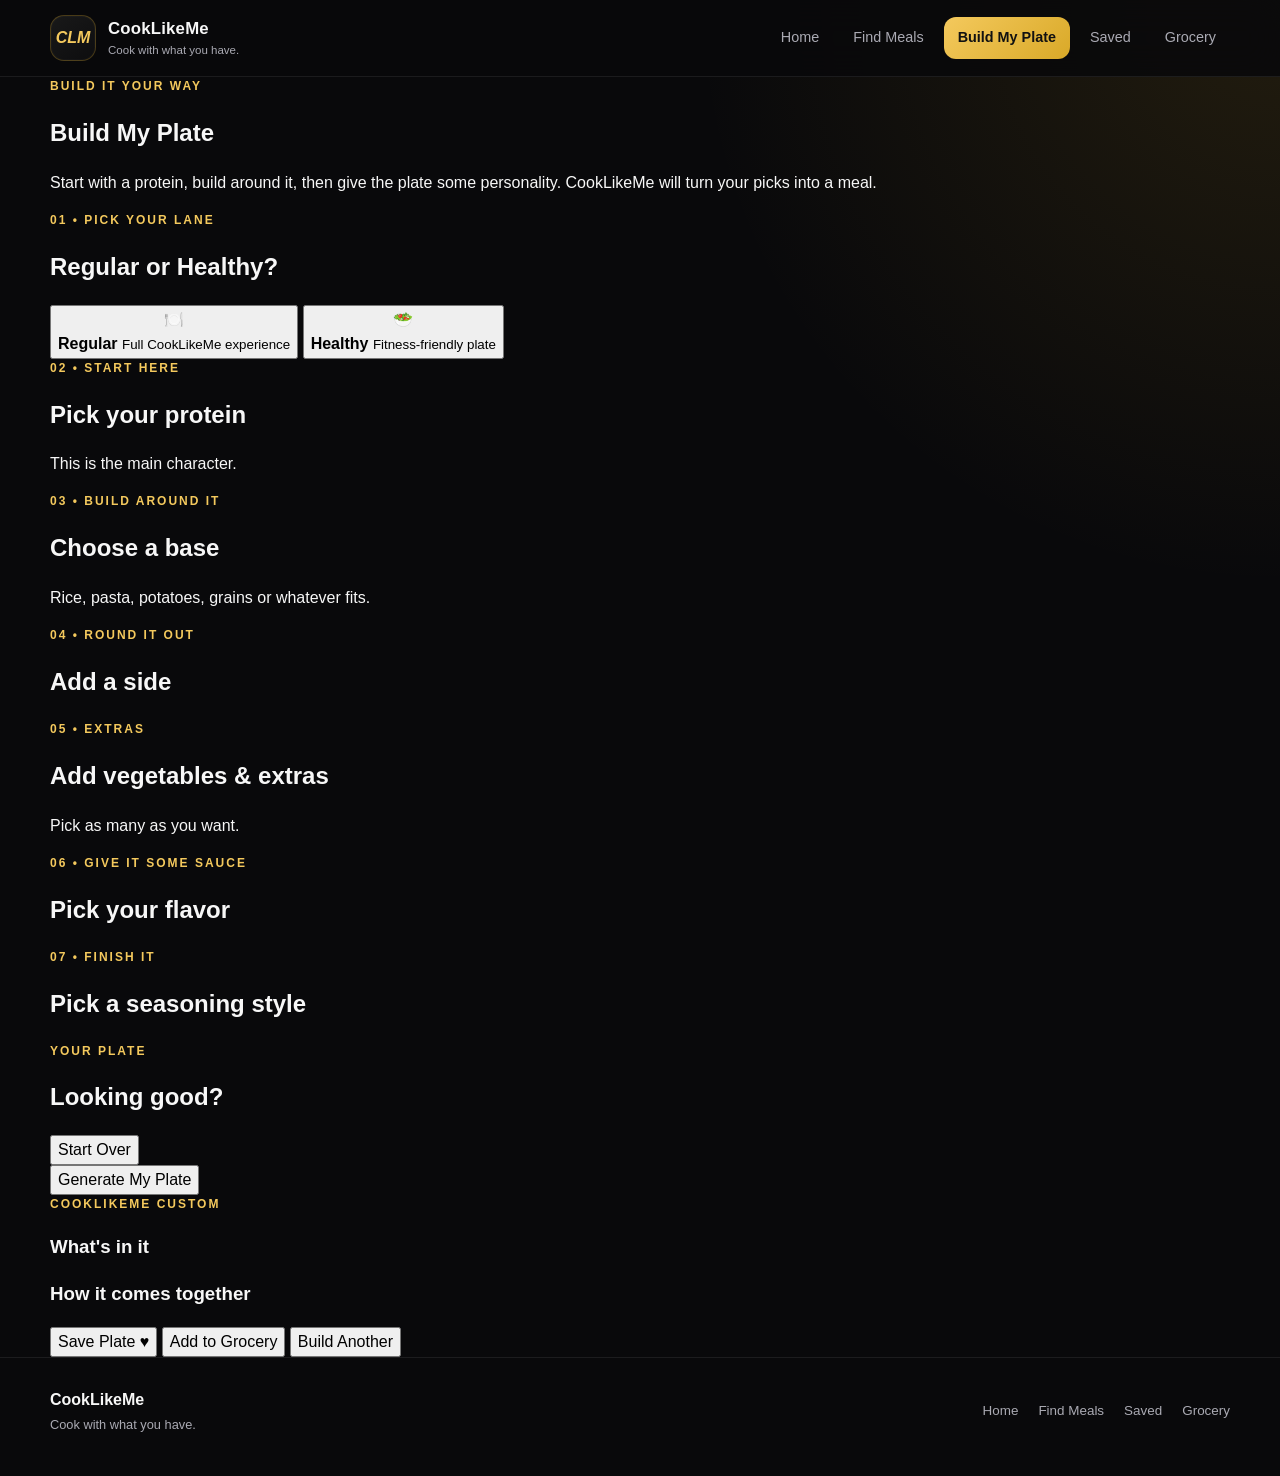
==== builder.html @ 772b9c5a "Create builder.html" ====
<!DOCTYPE html>
<html lang="en">
<head>
  <meta charset="UTF-8" />
  <meta name="viewport" content="width=device-width, initial-scale=1.0" />

  <title>Build My Plate | CookLikeMe</title>

  <meta
    name="description"
    content="Build your own custom plate with CookLikeMe."
  />

  <meta name="theme-color" content="#0b0b0d" />

  <link rel="manifest" href="manifest.json" />
  <link rel="icon" type="image/png" href="icon-192.png" />

  <link rel="stylesheet" href="style.css" />
  <link rel="stylesheet" href="builder.css" />
</head>

<body>

  <!-- TOP NAV -->
  <header class="topbar">
    <div class="nav-shell">

      <a class="brand" href="index.html">

        <div class="brand-mark">
          CLM
        </div>

        <div class="brand-text">
          <strong>CookLikeMe</strong>
          <span>Cook with what you have.</span>
        </div>

      </a>


      <nav class="desktop-nav">

        <a class="nav-link" href="index.html">
          Home
        </a>

        <a class="nav-link" href="meals.html">
          Find Meals
        </a>

        <a class="nav-link active" href="builder.html">
          Build My Plate
        </a>

        <a class="nav-link" href="saved.html">
          Saved
        </a>

        <a class="nav-link" href="grocery.html">
          Grocery
        </a>

      </nav>

    </div>
  </header>


  <main>

    <!-- HERO -->
    <section class="builder-hero">

      <div class="page-shell">

        <p class="eyebrow">
          BUILD IT YOUR WAY
        </p>

        <h1>
          Build My Plate
        </h1>

        <p class="builder-intro">
          Start with a protein, build around it, then give the plate
          some personality. CookLikeMe will turn your picks into a meal.
        </p>

      </div>

    </section>


    <!-- BUILDER -->
    <section class="builder-section">

      <div class="page-shell">

        <!-- MODE -->
        <section class="builder-block">

          <div class="builder-heading">

            <div>
              <p class="section-kicker">
                01 • PICK YOUR LANE
              </p>

              <h2>
                Regular or Healthy?
              </h2>
            </div>

          </div>


          <div
            id="builderModeTabs"
            class="builder-mode-tabs"
          >

            <button
              class="builder-mode-btn active"
              data-mode="regular"
            >
              <span>🍽️</span>

              <div>
                <strong>Regular</strong>
                <small>Full CookLikeMe experience</small>
              </div>
            </button>


            <button
              class="builder-mode-btn"
              data-mode="healthy"
            >
              <span>🥗</span>

              <div>
                <strong>Healthy</strong>
                <small>Fitness-friendly plate</small>
              </div>
            </button>

          </div>

        </section>


        <!-- PROTEIN -->
        <section class="builder-block">

          <div class="builder-heading">

            <div>
              <p class="section-kicker">
                02 • START HERE
              </p>

              <h2>
                Pick your protein
              </h2>

              <p>
                This is the main character.
              </p>
            </div>

          </div>

          <div
            id="proteinOptions"
            class="builder-options-grid"
          ></div>

        </section>


        <!-- BASE -->
        <section class="builder-block">

          <div class="builder-heading">

            <div>
              <p class="section-kicker">
                03 • BUILD AROUND IT
              </p>

              <h2>
                Choose a base
              </h2>

              <p>
                Rice, pasta, potatoes, grains or whatever fits.
              </p>
            </div>

          </div>

          <div
            id="baseOptions"
            class="builder-options-grid"
          ></div>

        </section>


        <!-- SIDE -->
        <section class="builder-block">

          <div class="builder-heading">

            <div>
              <p class="section-kicker">
                04 • ROUND IT OUT
              </p>

              <h2>
                Add a side
              </h2>
            </div>

          </div>

          <div
            id="sideOptions"
            class="builder-options-grid"
          ></div>

        </section>


        <!-- EXTRAS -->
        <section class="builder-block">

          <div class="builder-heading">

            <div>
              <p class="section-kicker">
                05 • EXTRAS
              </p>

              <h2>
                Add vegetables & extras
              </h2>

              <p>
                Pick as many as you want.
              </p>
            </div>

          </div>

          <div
            id="extraOptions"
            class="builder-options-grid"
          ></div>

        </section>


        <!-- FLAVOR -->
        <section class="builder-block">

          <div class="builder-heading">

            <div>
              <p class="section-kicker">
                06 • GIVE IT SOME SAUCE
              </p>

              <h2>
                Pick your flavor
              </h2>
            </div>

          </div>

          <div
            id="flavorOptions"
            class="builder-options-grid"
          ></div>

        </section>


        <!-- SEASONING -->
        <section class="builder-block">

          <div class="builder-heading">

            <div>
              <p class="section-kicker">
                07 • FINISH IT
              </p>

              <h2>
                Pick a seasoning style
              </h2>
            </div>

          </div>

          <div
            id="seasoningOptions"
            class="builder-options-grid"
          ></div>

        </section>


        <!-- PLATE SUMMARY -->
        <section class="builder-block builder-summary-block">

          <div class="builder-heading">

            <div>
              <p class="section-kicker">
                YOUR PLATE
              </p>

              <h2>
                Looking good?
              </h2>
            </div>


            <button
              id="resetBuilderBtn"
              class="builder-reset-btn"
            >
              Start Over
            </button>

          </div>


          <div
            id="platePreview"
            class="plate-preview"
          ></div>


          <button
            id="generatePlateBtn"
            class="generate-plate-btn"
          >
            Generate My Plate
          </button>

        </section>


        <!-- GENERATED RESULT -->
        <section
          id="generatedSection"
          class="generated-section hidden"
        >

          <div class="generated-card">

            <p class="section-kicker">
              COOKLIKEME CUSTOM
            </p>

            <h2 id="generatedTitle"></h2>

            <p
              id="generatedDescription"
              class="generated-description"
            ></p>


            <div
              id="generatedMeta"
              class="generated-meta"
            ></div>


            <div class="generated-columns">

              <div>

                <h3>
                  What's in it
                </h3>

                <ul
                  id="generatedIngredients"
                  class="generated-list"
                ></ul>

              </div>


              <div>

                <h3>
                  How it comes together
                </h3>

                <ol
                  id="generatedInstructions"
                  class="generated-list"
                ></ol>

              </div>

            </div>


            <div class="generated-actions">

              <button
                id="savePlateBtn"
                class="generated-btn primary"
              >
                Save Plate ♥
              </button>

              <button
                id="addPlateToGroceryBtn"
                class="generated-btn"
              >
                Add to Grocery
              </button>

              <button
                id="buildAnotherBtn"
                class="generated-btn"
              >
                Build Another
              </button>

            </div>

          </div>

        </section>

      </div>

    </section>


    <!-- FOOTER -->
    <footer class="site-footer">

      <div class="page-shell footer-inner">

        <div>
          <strong>CookLikeMe</strong>
          <p>Cook with what you have.</p>
        </div>

        <div class="footer-links">
          <a href="index.html">Home</a>
          <a href="meals.html">Find Meals</a>
          <a href="saved.html">Saved</a>
          <a href="grocery.html">Grocery</a>
        </div>

      </div>

    </footer>

  </main>


  <!-- MOBILE NAV -->
  <nav class="mobile-nav">

    <a href="index.html" class="mobile-nav-link">
      <span>⌂</span>
      <small>Home</small>
    </a>

    <a href="meals.html" class="mobile-nav-link">
      <span>⌕</span>
      <small>Find</small>
    </a>

    <a
      href="builder.html"
      class="mobile-nav-link build-link active"
    >
      <span>＋</span>
      <small>Build</small>
    </a>

    <a href="saved.html" class="mobile-nav-link">
      <span>♥</span>
      <small>Saved</small>
    </a>

    <a href="grocery.html" class="mobile-nav-link">
      <span>▣</span>
      <small>Grocery</small>
    </a>

  </nav>


  <script src="data/ingredients.js"></script>
  <script src="builder.js"></script>

</body>
</html>
---- style.css ----
:root {
  --bg: #09090b;
  --bg-soft: #0f0f12;
  --panel: #141418;
  --panel-soft: #19191f;

  --text: #f7f7f7;
  --muted: #aaaab3;

  --gold: #d9a928;
  --gold-light: #f4c95d;
  --orange: #ff7b22;

  --border: rgba(255, 255, 255, 0.08);
  --border-gold: rgba(217, 169, 40, 0.28);

  --shadow:
    0 20px 60px rgba(0, 0, 0, 0.35);

  --radius: 24px;

  --max-width: 1180px;
}


/* RESET */

* {
  box-sizing: border-box;
}

html {
  scroll-behavior: smooth;
}

body {
  margin: 0;
  background:
    radial-gradient(
      circle at top right,
      rgba(217, 169, 40, 0.12),
      transparent 30%
    ),
    var(--bg);

  color: var(--text);

  font-family:
    Inter,
    Arial,
    Helvetica,
    sans-serif;

  line-height: 1.5;

  padding-bottom: 0;
}

a {
  color: inherit;
  text-decoration: none;
}

button,
input,
select {
  font: inherit;
}


/* SHARED WIDTH */

.page-shell,
.nav-shell {
  width: min(
    var(--max-width),
    calc(100% - 36px)
  );

  margin: 0 auto;
}


/* TOP NAV */

.topbar {
  position: sticky;
  top: 0;

  z-index: 100;

  border-bottom:
    1px solid var(--border);

  background:
    rgba(9, 9, 11, 0.86);

  backdrop-filter: blur(18px);
}

.nav-shell {
  min-height: 76px;

  display: flex;
  align-items: center;
  justify-content: space-between;

  gap: 28px;
}


/* BRAND */

.brand {
  display: flex;
  align-items: center;

  gap: 12px;
}

.brand-mark {
  width: 46px;
  height: 46px;

  display: grid;
  place-items: center;

  border-radius: 14px;

  border:
    1px solid var(--border-gold);

  color: var(--gold-light);

  background:
    linear-gradient(
      145deg,
      #191919,
      #0d0d0f
    );

  font-weight: 900;

  font-style: italic;

  box-shadow:
    inset 0 0 0 1px rgba(255,255,255,0.02);
}

.brand-text {
  display: flex;
  flex-direction: column;
}

.brand-text strong {
  font-size: 1.05rem;
  letter-spacing: 0.2px;
}

.brand-text span {
  margin-top: 1px;

  color: var(--muted);

  font-size: 0.72rem;
}


/* DESKTOP NAV */

.desktop-nav {
  display: flex;
  align-items: center;

  gap: 6px;
}

.nav-link {
  padding:
    10px
    14px;

  border-radius:
    12px;

  color:
    var(--muted);

  font-size:
    0.9rem;

  transition:
    0.2s ease;
}

.nav-link:hover {
  color:
    var(--text);

  background:
    rgba(255,255,255,0.05);
}

.nav-link.active {
  color:
    #111;

  background:
    linear-gradient(
      135deg,
      var(--gold-light),
      var(--gold)
    );

  font-weight:
    800;
}


/* HERO */

.hero-section {
  position:
    relative;

  overflow:
    hidden;

  padding:
    86px
    0
    74px;
}

.hero-glow {
  position:
    absolute;

  border-radius:
    50%;

  filter:
    blur(80px);

  pointer-events:
    none;
}

.hero-glow-one {
  width:
    380px;

  height:
    380px;

  right:
    2%;

  top:
    5%;

  background:
    rgba(217, 169, 40, 0.15);
}

.hero-glow-two {
  width:
    280px;

  height:
    280px;

  left:
    -80px;

  bottom:
    -80px;

  background:
    rgba(255, 123, 34, 0.08);
}

.hero-layout {
  position:
    relative;

  z-index:
    2;

  display:
    grid;

  grid-template-columns:
    1.15fr
    0.85fr;

  gap:
    70px;

  align-items:
    center;
}


/* TYPOGRAPHY */

.eyebrow,
.section-kicker {
  margin:
    0
    0
    14px;

  color:
    var(--gold-light);

  font-size:
    0.75rem;

  font-weight:
    800;

  letter-spacing:
    2px;
}

.hero-copy h1 {
  max-width:
    720px;

  margin:
    0;

  font-size:
    clamp(
      3rem,
      6.8vw,
      6rem
    );

  line-height:
    0.94;

  letter-spacing:
    -4px;
}

.hero-copy h1 span {
  display:
    block;

  margin-top:
    12px;

  color:
    var(--gold-light);
}

.hero-description {
  max-width:
    620px;

  margin:
    26px
    0
    0;

  color:
    var(--muted);

  font-size:
    1.08rem;

  line-height:
    1.7;
}


/* BUTTONS */

.hero-actions,
.cta-actions {
  display:
    flex;

  flex-wrap:
    wrap;

  gap:
    12px;

  margin-top:
    30px;
}

.btn {
  display:
    inline-flex;

  align-items:
    center;

  justify-content:
    center;

  min-height:
    50px;

  padding:
    0
    20px;

  border-radius:
    14px;

  border:
    1px solid transparent;

  font-weight:
    800;

  transition:
    0.2s ease;
}

.btn:hover {
  transform:
    translateY(-2px);
}

.btn-primary {
  color:
    #111;

  background:
    linear-gradient(
      135deg,
      var(--gold-light),
      var(--orange)
    );
}

.btn-secondary {
  color:
    var(--text);

  background:
    rgba(255,255,255,0.04);

  border-color:
    var(--border);
}

.hero-note {
  margin-top:
    22px;

  display:
    flex;

  align-items:
    center;

  gap:
    8px;

  color:
    var(--muted);

  font-size:
    0.86rem;
}

.hero-dot {
  width:
    8px;

  height:
    8px;

  border-radius:
    50%;

  background:
    var(--gold-light);

  box-shadow:
    0 0 16px rgba(244, 201, 93, 0.6);
}


/* HERO BRAND CARD */

.hero-card {
  position:
    relative;

  min-height:
    390px;

  display:
    flex;

  flex-direction:
    column;

  justify-content:
    center;

  align-items:
    center;

  text-align:
    center;

  padding:
    34px;

  border:
    1px solid
    var(--border-gold);

  border-radius:
    32px;

  background:
    radial-gradient(
      circle at top right,
      rgba(217,169,40,0.13),
      transparent 42%
    ),
    linear-gradient(
      145deg,
      #151518,
      #0e0e10
    );

  box-shadow:
    var(--shadow);
}

.hero-card-label {
  position:
    absolute;

  top:
    22px;

  left:
    24px;

  color:
    var(--gold-light);

  font-size:
    0.7rem;

  font-weight:
    800;

  letter-spacing:
    2px;
}

.hero-logo-placeholder {
  display:
    flex;

  align-items:
    baseline;

  flex-wrap:
    wrap;

  justify-content:
    center;

  font-family:
    Georgia,
    serif;

  font-style:
    italic;

  font-size:
    clamp(
      2.4rem,
      5vw,
      4.4rem
    );

  letter-spacing:
    -3px;
}

.hero-logo-placeholder span {
  color:
    white;
}

.hero-logo-placeholder strong {
  color:
    var(--gold-light);

  font-weight:
    600;
}

.hero-card > p {
  margin:
    12px
    0
    0;

  color:
    var(--muted);
}

.hero-mini-tags {
  display:
    flex;

  justify-content:
    center;

  flex-wrap:
    wrap;

  gap:
    8px;

  margin-top:
    28px;
}

.hero-mini-tags span {
  padding:
    8px
    11px;

  border:
    1px solid
    var(--border);

  border-radius:
    999px;

  color:
    #d8d8df;

  background:
    rgba(255,255,255,0.03);

  font-size:
    0.72rem;
}


/* CONTENT */

.content-section {
  padding:
    72px
    0;
}

.section-heading {
  max-width:
    700px;

  margin-bottom:
    32px;
}

.section-heading.compact {
  margin-bottom:
    26px;
}

.section-heading h2 {
  margin:
    0;

  font-size:
    clamp(
      2rem,
      4vw,
      3.25rem
    );

  letter-spacing:
    -1.8px;
}

.section-heading > p:last-child {
  color:
    var(--muted);

  margin:
    14px
    0
    0;

  line-height:
    1.7;
}


/* LANES */

.lane-grid {
  display:
    grid;

  grid-template-columns:
    repeat(
      2,
      minmax(0,1fr)
    );

  gap:
    18px;
}

.lane-card {
  min-height:
    250px;

  display:
    flex;

  flex-direction:
    column;

  justify-content:
    space-between;

  gap:
    20px;

  padding:
    24px;

  border-radius:
    var(--radius);

  border:
    1px solid
    var(--border);

  background:
    linear-gradient(
      145deg,
      #151519,
      #101013
    );

  box-shadow:
    0 10px 30px rgba(0,0,0,0.22);

  transition:
    0.25s ease;
}

.lane-card:hover {
  transform:
    translateY(-4px);

  border-color:
    var(--border-gold);

  box-shadow:
    0 18px 45px rgba(0,0,0,0.32);
}

.lane-food {
  background:
    radial-gradient(
      circle at top right,
      rgba(255,123,34,0.11),
      transparent 45%
    ),
    linear-gradient(
      145deg,
      #171719,
      #101013
    );
}

.lane-healthy {
  background:
    radial-gradient(
      circle at top right,
      rgba(113,205,135,0.11),
      transparent 45%
    ),
    linear-gradient(
      145deg,
      #171719,
      #101013
    );
}

.lane-builder {
  border-color:
    var(--border-gold);
}

.lane-icon {
  width:
    54px;

  height:
    54px;

  display:
    grid;

  place-items:
    center;

  border-radius:
    16px;

  background:
    rgba(255,255,255,0.05);

  border:
    1px solid
    var(--border);

  font-size:
    1.6rem;
}

.lane-label {
  display:
    block;

  margin-bottom:
    8px;

  color:
    var(--gold-light);

  font-size:
    0.68rem;

  font-weight:
    800;

  letter-spacing:
    1.6px;
}

.lane-content h3 {
  margin:
    0;

  font-size:
    1.65rem;
}

.lane-content p {
  max-width:
    500px;

  margin:
    10px
    0
    18px;

  color:
    var(--muted);

  line-height:
    1.65;
}

.lane-link {
  color:
    var(--gold-light);

  font-weight:
    800;

  font-size:
    0.9rem;
}


/* WHY */

.why-section {
  padding:
    72px
    0;

  border-top:
    1px solid
    var(--border);
}

.feature-grid {
  display:
    grid;

  grid-template-columns:
    repeat(
      3,
      minmax(0,1fr)
    );

  gap:
    18px;
}

.feature-card {
  min-height:
    210px;

  padding:
    24px;

  border:
    1px solid
    var(--border);

  border-radius:
    var(--radius);

  background:
    var(--panel);
}

.feature-number {
  color:
    var(--gold-light);

  font-size:
    0.78rem;

  font-weight:
    900;

  letter-spacing:
    1.4px;
}

.feature-card h3 {
  margin:
    22px
    0
    8px;

  font-size:
    1.2rem;
}

.feature-card p {
  margin:
    0;

  color:
    var(--muted);

  line-height:
    1.65;
}


/* CTA */

.cta-section {
  padding:
    40px
    0
    76px;
}

.cta-card {
  display:
    flex;

  justify-content:
    space-between;

  align-items:
    center;

  gap:
    32px;

  padding:
    36px;

  border-radius:
    30px;

  border:
    1px solid
    var(--border-gold);

  background:
    radial-gradient(
      circle at right,
      rgba(217,169,40,0.13),
      transparent 38%
    ),
    var(--panel);
}

.cta-card h2 {
  margin:
    0;

  font-size:
    clamp(
      1.8rem,
      4vw,
      3rem
    );

  letter-spacing:
    -1.5px;
}

.cta-card p {
  margin:
    10px
    0
    0;

  color:
    var(--muted);
}

.cta-actions {
  flex-shrink:
    0;

  margin-top:
    0;
}


/* FOOTER */

.site-footer {
  border-top:
    1px solid
    var(--border);

  padding:
    30px
    0
    42px;
}

.footer-inner {
  display:
    flex;

  justify-content:
    space-between;

  gap:
    30px;

  align-items:
    center;
}

.footer-inner strong {
  font-size:
    1rem;
}

.footer-inner p {
  margin:
    3px
    0
    0;

  color:
    var(--muted);

  font-size:
    0.8rem;
}

.footer-links {
  display:
    flex;

  flex-wrap:
    wrap;

  gap:
    20px;
}

.footer-links a {
  color:
    var(--muted);

  font-size:
    0.84rem;
}

.footer-links a:hover {
  color:
    var(--gold-light);
}


/* MOBILE NAV */

.mobile-nav {
  display:
    none;
}


/* TABLET */

@media (max-width: 900px) {

  .desktop-nav {
    display:
      none;
  }

  body {
    padding-bottom:
      88px;
  }

  .hero-section {
    padding:
      56px
      0
      52px;
  }

  .hero-layout {
    grid-template-columns:
      1fr;

    gap:
      38px;
  }

  .hero-copy h1 {
    letter-spacing:
      -2.8px;
  }

  .hero-card {
    min-height:
      320px;
  }

  .feature-grid {
    grid-template-columns:
      1fr;
  }

  .cta-card {
    align-items:
      flex-start;

    flex-direction:
      column;
  }

  .mobile-nav {
    position:
      fixed;

    z-index:
      200;

    left:
      12px;

    right:
      12px;

    bottom:
      12px;

    height:
      68px;

    display:
      grid;

    grid-template-columns:
      repeat(5,1fr);

    border:
      1px solid
      var(--border);

    border-radius:
      22px;

    background:
      rgba(18,18,22,0.94);

    backdrop-filter:
      blur(18px);

    box-shadow:
      0 14px 40px rgba(0,0,0,0.45);

    overflow:
      hidden;
  }

  .mobile-nav-link {
    display:
      flex;

    flex-direction:
      column;

    justify-content:
      center;

    align-items:
      center;

    gap:
      4px;

    color:
      var(--muted);
  }

  .mobile-nav-link span {
    font-size:
      1.2rem;

    line-height:
      1;
  }

  .mobile-nav-link small {
    font-size:
      0.68rem;
  }

  .mobile-nav-link.active {
    color:
      var(--gold-light);
  }

  .mobile-nav-link.build-link span {
    width:
      34px;

    height:
      34px;

    display:
      grid;

    place-items:
      center;

    border-radius:
      11px;

    color:
      #111;

    background:
      linear-gradient(
        135deg,
        var(--gold-light),
        var(--orange)
      );

    font-weight:
      900;
  }

}


/* PHONE */

@media (max-width: 650px) {

  .page-shell,
  .nav-shell {
    width:
      min(
        100% - 26px,
        var(--max-width)
      );
  }

  .nav-shell {
    min-height:
      68px;
  }

  .brand-mark {
    width:
      40px;

    height:
      40px;
  }

  .brand-text span {
    display:
      none;
  }

  .hero-section {
    padding-top:
      46px;
  }

  .hero-copy h1 {
    font-size:
      clamp(
        2.8rem,
        15vw,
        4.4rem
      );

    line-height:
      0.96;

    letter-spacing:
      -2.5px;
  }

  .hero-description {
    font-size:
      0.98rem;
  }

  .hero-actions {
    display:
      grid;

    grid-template-columns:
      1fr;
  }

  .btn {
    width:
      100%;
  }

  .hero-card {
    min-height:
      270px;

    padding:
      28px
      18px;
  }

  .hero-logo-placeholder {
    font-size:
      2.8rem;

    letter-spacing:
      -2px;
  }

  .lane-grid {
    grid-template-columns:
      1fr;
  }

  .lane-card {
    min-height:
      220px;
  }

  .content-section,
  .why-section {
    padding:
      56px
      0;
  }

  .cta-section {
    padding-bottom:
      54px;
  }

  .cta-card {
    padding:
      26px
      22px;
  }

  .footer-inner {
    align-items:
      flex-start;

    flex-direction:
      column;
  }

}
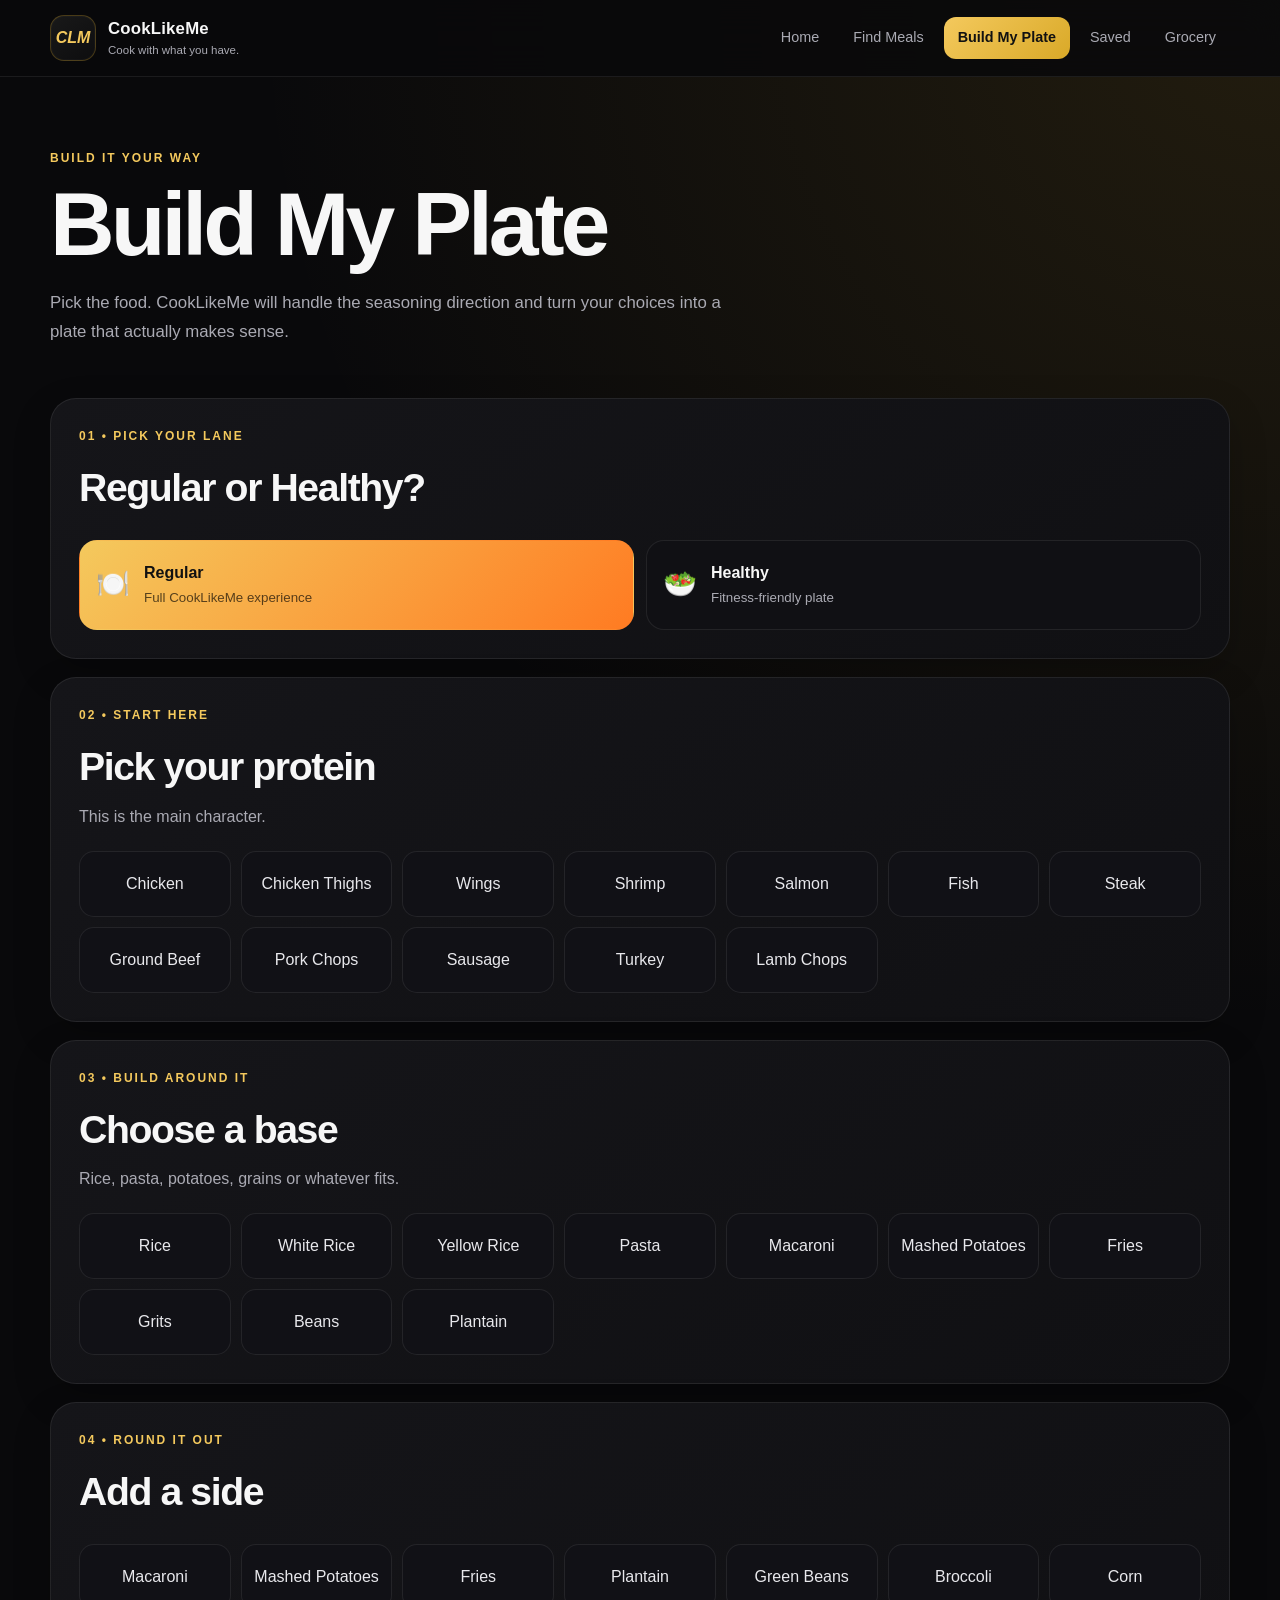
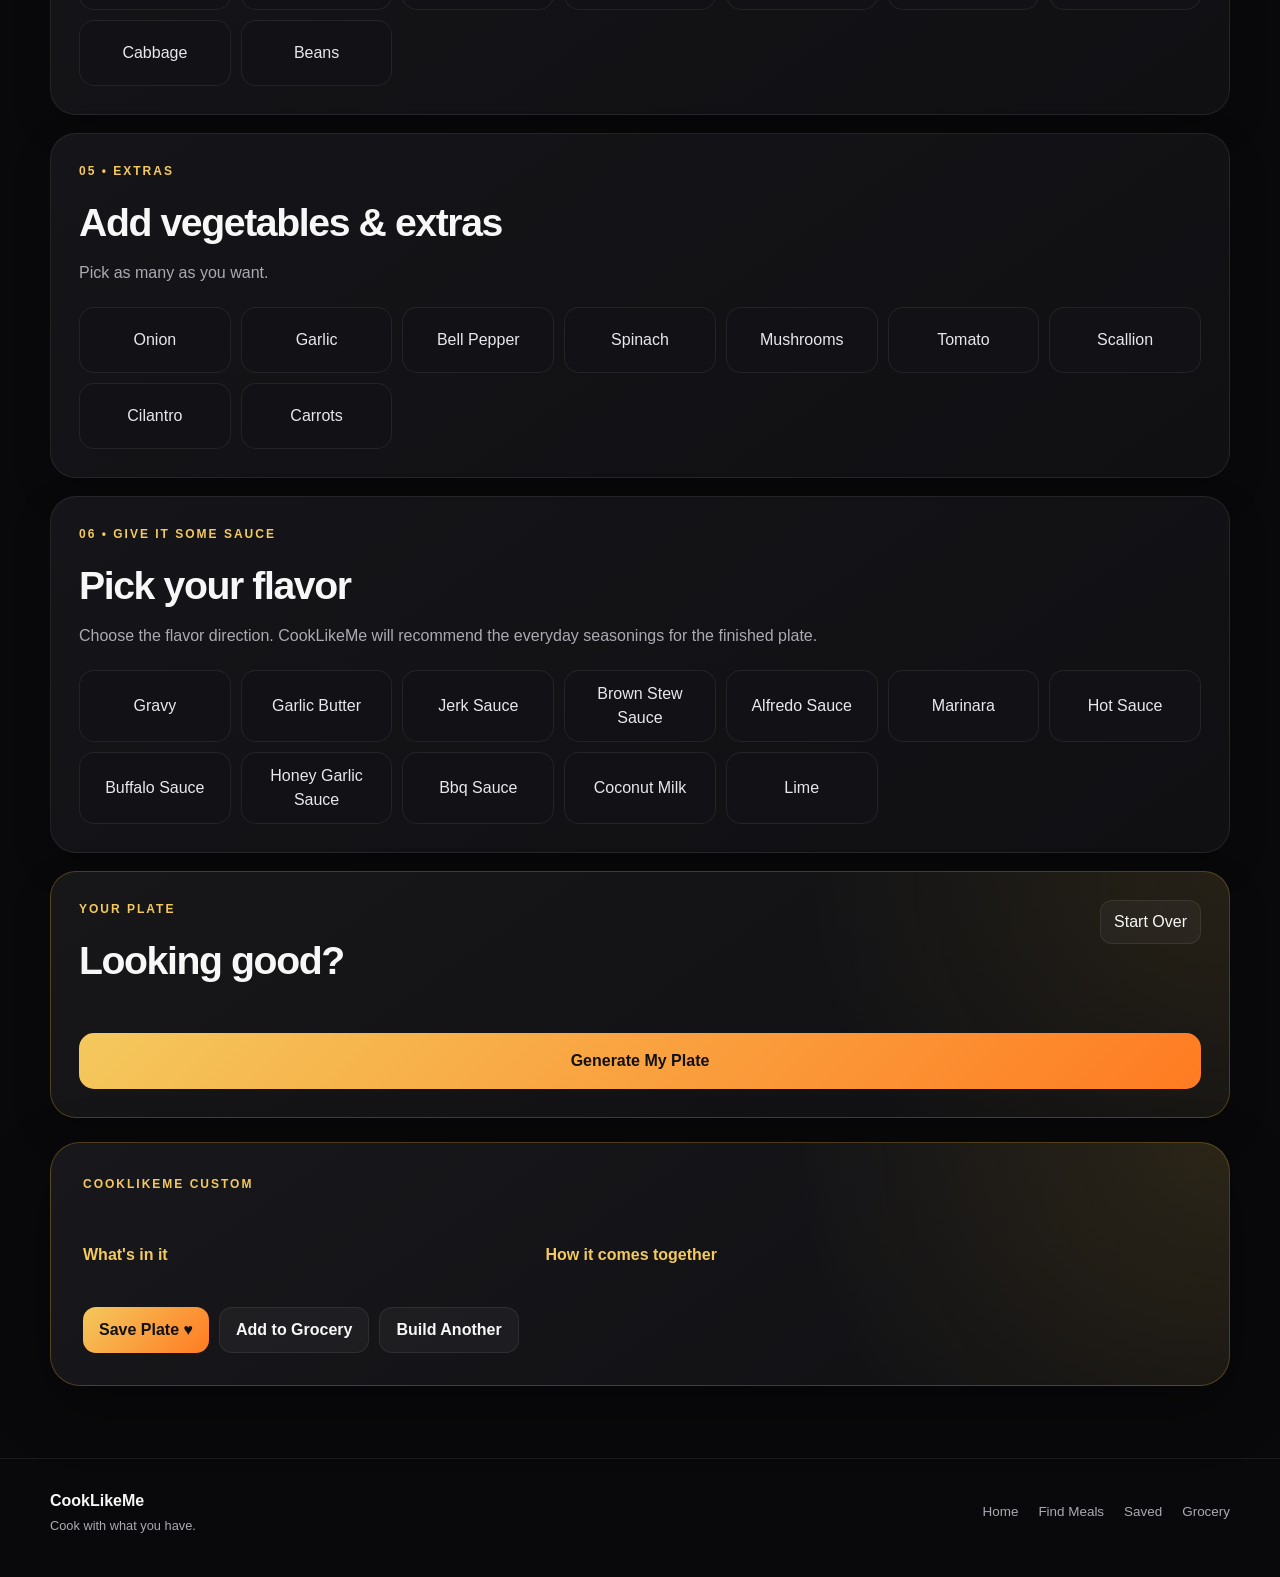
==== commit 452813c7: "Simplify Build My Plate seasoning flow" ====
--- a/builder.html
+++ b/builder.html
@@ -3,510 +3,195 @@
 <head>
   <meta charset="UTF-8" />
   <meta name="viewport" content="width=device-width, initial-scale=1.0" />
-
   <title>Build My Plate | CookLikeMe</title>
-
-  <meta
-    name="description"
-    content="Build your own custom plate with CookLikeMe."
-  />
-
+  <meta name="description" content="Build your own custom plate with CookLikeMe." />
   <meta name="theme-color" content="#0b0b0d" />
-
   <link rel="manifest" href="manifest.json" />
   <link rel="icon" type="image/png" href="icon-192.png" />
-
   <link rel="stylesheet" href="style.css" />
   <link rel="stylesheet" href="builder.css" />
 </head>
-
 <body>
-
-  <!-- TOP NAV -->
   <header class="topbar">
     <div class="nav-shell">
-
       <a class="brand" href="index.html">
-
-        <div class="brand-mark">
-          CLM
-        </div>
-
+        <div class="brand-mark">CLM</div>
         <div class="brand-text">
           <strong>CookLikeMe</strong>
           <span>Cook with what you have.</span>
         </div>
-
       </a>
 
-
       <nav class="desktop-nav">
-
-        <a class="nav-link" href="index.html">
-          Home
-        </a>
-
-        <a class="nav-link" href="meals.html">
-          Find Meals
-        </a>
-
-        <a class="nav-link active" href="builder.html">
-          Build My Plate
-        </a>
-
-        <a class="nav-link" href="saved.html">
-          Saved
-        </a>
-
-        <a class="nav-link" href="grocery.html">
-          Grocery
-        </a>
-
+        <a class="nav-link" href="index.html">Home</a>
+        <a class="nav-link" href="meals.html">Find Meals</a>
+        <a class="nav-link active" href="builder.html">Build My Plate</a>
+        <a class="nav-link" href="saved.html">Saved</a>
+        <a class="nav-link" href="grocery.html">Grocery</a>
       </nav>
-
     </div>
   </header>
 
-
   <main>
-
-    <!-- HERO -->
     <section class="builder-hero">
-
       <div class="page-shell">
-
-        <p class="eyebrow">
-          BUILD IT YOUR WAY
+        <p class="eyebrow">BUILD IT YOUR WAY</p>
+        <h1>Build My Plate</h1>
+        <p class="builder-intro">
+          Pick the food. CookLikeMe will handle the seasoning direction and turn your choices into a plate that actually makes sense.
         </p>
-
-        <h1>
-          Build My Plate
-        </h1>
-
-        <p class="builder-intro">
-          Start with a protein, build around it, then give the plate
-          some personality. CookLikeMe will turn your picks into a meal.
-        </p>
-
       </div>
-
     </section>
 
-
-    <!-- BUILDER -->
     <section class="builder-section">
-
       <div class="page-shell">
-
-        <!-- MODE -->
         <section class="builder-block">
-
           <div class="builder-heading">
-
             <div>
-              <p class="section-kicker">
-                01 • PICK YOUR LANE
-              </p>
-
-              <h2>
-                Regular or Healthy?
-              </h2>
+              <p class="section-kicker">01 • PICK YOUR LANE</p>
+              <h2>Regular or Healthy?</h2>
             </div>
-
           </div>
 
-
-          <div
-            id="builderModeTabs"
-            class="builder-mode-tabs"
-          >
-
-            <button
-              class="builder-mode-btn active"
-              data-mode="regular"
-            >
+          <div id="builderModeTabs" class="builder-mode-tabs">
+            <button class="builder-mode-btn active" data-mode="regular">
               <span>🍽️</span>
-
               <div>
                 <strong>Regular</strong>
                 <small>Full CookLikeMe experience</small>
               </div>
             </button>
 
-
-            <button
-              class="builder-mode-btn"
-              data-mode="healthy"
-            >
+            <button class="builder-mode-btn" data-mode="healthy">
               <span>🥗</span>
-
               <div>
                 <strong>Healthy</strong>
                 <small>Fitness-friendly plate</small>
               </div>
             </button>
+          </div>
+        </section>
 
+        <section class="builder-block">
+          <div class="builder-heading">
+            <div>
+              <p class="section-kicker">02 • START HERE</p>
+              <h2>Pick your protein</h2>
+              <p>This is the main character.</p>
+            </div>
+          </div>
+          <div id="proteinOptions" class="builder-options-grid"></div>
+        </section>
+
+        <section class="builder-block">
+          <div class="builder-heading">
+            <div>
+              <p class="section-kicker">03 • BUILD AROUND IT</p>
+              <h2>Choose a base</h2>
+              <p>Rice, pasta, potatoes, grains or whatever fits.</p>
+            </div>
+          </div>
+          <div id="baseOptions" class="builder-options-grid"></div>
+        </section>
+
+        <section class="builder-block">
+          <div class="builder-heading">
+            <div>
+              <p class="section-kicker">04 • ROUND IT OUT</p>
+              <h2>Add a side</h2>
+            </div>
+          </div>
+          <div id="sideOptions" class="builder-options-grid"></div>
+        </section>
+
+        <section class="builder-block">
+          <div class="builder-heading">
+            <div>
+              <p class="section-kicker">05 • EXTRAS</p>
+              <h2>Add vegetables & extras</h2>
+              <p>Pick as many as you want.</p>
+            </div>
+          </div>
+          <div id="extraOptions" class="builder-options-grid"></div>
+        </section>
+
+        <section class="builder-block">
+          <div class="builder-heading">
+            <div>
+              <p class="section-kicker">06 • GIVE IT SOME SAUCE</p>
+              <h2>Pick your flavor</h2>
+              <p>Choose the flavor direction. CookLikeMe will recommend the everyday seasonings for the finished plate.</p>
+            </div>
+          </div>
+          <div id="flavorOptions" class="builder-options-grid"></div>
+        </section>
+
+        <section class="builder-block builder-summary-block">
+          <div class="builder-heading">
+            <div>
+              <p class="section-kicker">YOUR PLATE</p>
+              <h2>Looking good?</h2>
+            </div>
+            <button id="resetBuilderBtn" class="builder-reset-btn">Start Over</button>
           </div>
 
+          <div id="platePreview" class="plate-preview"></div>
+          <button id="generatePlateBtn" class="generate-plate-btn">Generate My Plate</button>
         </section>
 
+        <section id="generatedSection" class="generated-section hidden">
+          <div class="generated-card">
+            <p class="section-kicker">COOKLIKEME CUSTOM</p>
+            <h2 id="generatedTitle"></h2>
+            <p id="generatedDescription" class="generated-description"></p>
+            <div id="generatedMeta" class="generated-meta"></div>
 
-        <!-- PROTEIN -->
-        <section class="builder-block">
-
-          <div class="builder-heading">
-
-            <div>
-              <p class="section-kicker">
-                02 • START HERE
-              </p>
-
-              <h2>
-                Pick your protein
-              </h2>
-
-              <p>
-                This is the main character.
-              </p>
+            <div class="generated-columns">
+              <div>
+                <h3>What's in it</h3>
+                <ul id="generatedIngredients" class="generated-list"></ul>
+              </div>
+              <div>
+                <h3>How it comes together</h3>
+                <ol id="generatedInstructions" class="generated-list"></ol>
+              </div>
             </div>
 
+            <div class="generated-actions">
+              <button id="savePlateBtn" class="generated-btn primary">Save Plate ♥</button>
+              <button id="addPlateToGroceryBtn" class="generated-btn">Add to Grocery</button>
+              <button id="buildAnotherBtn" class="generated-btn">Build Another</button>
+            </div>
           </div>
-
-          <div
-            id="proteinOptions"
-            class="builder-options-grid"
-          ></div>
-
         </section>
-
-
-        <!-- BASE -->
-        <section class="builder-block">
-
-          <div class="builder-heading">
-
-            <div>
-              <p class="section-kicker">
-                03 • BUILD AROUND IT
-              </p>
-
-              <h2>
-                Choose a base
-              </h2>
-
-              <p>
-                Rice, pasta, potatoes, grains or whatever fits.
-              </p>
-            </div>
-
-          </div>
-
-          <div
-            id="baseOptions"
-            class="builder-options-grid"
-          ></div>
-
-        </section>
-
-
-        <!-- SIDE -->
-        <section class="builder-block">
-
-          <div class="builder-heading">
-
-            <div>
-              <p class="section-kicker">
-                04 • ROUND IT OUT
-              </p>
-
-              <h2>
-                Add a side
-              </h2>
-            </div>
-
-          </div>
-
-          <div
-            id="sideOptions"
-            class="builder-options-grid"
-          ></div>
-
-        </section>
-
-
-        <!-- EXTRAS -->
-        <section class="builder-block">
-
-          <div class="builder-heading">
-
-            <div>
-              <p class="section-kicker">
-                05 • EXTRAS
-              </p>
-
-              <h2>
-                Add vegetables & extras
-              </h2>
-
-              <p>
-                Pick as many as you want.
-              </p>
-            </div>
-
-          </div>
-
-          <div
-            id="extraOptions"
-            class="builder-options-grid"
-          ></div>
-
-        </section>
-
-
-        <!-- FLAVOR -->
-        <section class="builder-block">
-
-          <div class="builder-heading">
-
-            <div>
-              <p class="section-kicker">
-                06 • GIVE IT SOME SAUCE
-              </p>
-
-              <h2>
-                Pick your flavor
-              </h2>
-            </div>
-
-          </div>
-
-          <div
-            id="flavorOptions"
-            class="builder-options-grid"
-          ></div>
-
-        </section>
-
-
-        <!-- SEASONING -->
-        <section class="builder-block">
-
-          <div class="builder-heading">
-
-            <div>
-              <p class="section-kicker">
-                07 • FINISH IT
-              </p>
-
-              <h2>
-                Pick a seasoning style
-              </h2>
-            </div>
-
-          </div>
-
-          <div
-            id="seasoningOptions"
-            class="builder-options-grid"
-          ></div>
-
-        </section>
-
-
-        <!-- PLATE SUMMARY -->
-        <section class="builder-block builder-summary-block">
-
-          <div class="builder-heading">
-
-            <div>
-              <p class="section-kicker">
-                YOUR PLATE
-              </p>
-
-              <h2>
-                Looking good?
-              </h2>
-            </div>
-
-
-            <button
-              id="resetBuilderBtn"
-              class="builder-reset-btn"
-            >
-              Start Over
-            </button>
-
-          </div>
-
-
-          <div
-            id="platePreview"
-            class="plate-preview"
-          ></div>
-
-
-          <button
-            id="generatePlateBtn"
-            class="generate-plate-btn"
-          >
-            Generate My Plate
-          </button>
-
-        </section>
-
-
-        <!-- GENERATED RESULT -->
-        <section
-          id="generatedSection"
-          class="generated-section hidden"
-        >
-
-          <div class="generated-card">
-
-            <p class="section-kicker">
-              COOKLIKEME CUSTOM
-            </p>
-
-            <h2 id="generatedTitle"></h2>
-
-            <p
-              id="generatedDescription"
-              class="generated-description"
-            ></p>
-
-
-            <div
-              id="generatedMeta"
-              class="generated-meta"
-            ></div>
-
-
-            <div class="generated-columns">
-
-              <div>
-
-                <h3>
-                  What's in it
-                </h3>
-
-                <ul
-                  id="generatedIngredients"
-                  class="generated-list"
-                ></ul>
-
-              </div>
-
-
-              <div>
-
-                <h3>
-                  How it comes together
-                </h3>
-
-                <ol
-                  id="generatedInstructions"
-                  class="generated-list"
-                ></ol>
-
-              </div>
-
-            </div>
-
-
-            <div class="generated-actions">
-
-              <button
-                id="savePlateBtn"
-                class="generated-btn primary"
-              >
-                Save Plate ♥
-              </button>
-
-              <button
-                id="addPlateToGroceryBtn"
-                class="generated-btn"
-              >
-                Add to Grocery
-              </button>
-
-              <button
-                id="buildAnotherBtn"
-                class="generated-btn"
-              >
-                Build Another
-              </button>
-
-            </div>
-
-          </div>
-
-        </section>
-
       </div>
-
     </section>
 
-
-    <!-- FOOTER -->
     <footer class="site-footer">
-
       <div class="page-shell footer-inner">
-
         <div>
           <strong>CookLikeMe</strong>
           <p>Cook with what you have.</p>
         </div>
-
         <div class="footer-links">
           <a href="index.html">Home</a>
           <a href="meals.html">Find Meals</a>
           <a href="saved.html">Saved</a>
           <a href="grocery.html">Grocery</a>
         </div>
-
       </div>
-
     </footer>
-
   </main>
 
-
-  <!-- MOBILE NAV -->
   <nav class="mobile-nav">
-
-    <a href="index.html" class="mobile-nav-link">
-      <span>⌂</span>
-      <small>Home</small>
-    </a>
-
-    <a href="meals.html" class="mobile-nav-link">
-      <span>⌕</span>
-      <small>Find</small>
-    </a>
-
-    <a
-      href="builder.html"
-      class="mobile-nav-link build-link active"
-    >
-      <span>＋</span>
-      <small>Build</small>
-    </a>
-
-    <a href="saved.html" class="mobile-nav-link">
-      <span>♥</span>
-      <small>Saved</small>
-    </a>
-
-    <a href="grocery.html" class="mobile-nav-link">
-      <span>▣</span>
-      <small>Grocery</small>
-    </a>
-
+    <a href="index.html" class="mobile-nav-link"><span>⌂</span><small>Home</small></a>
+    <a href="meals.html" class="mobile-nav-link"><span>⌕</span><small>Find</small></a>
+    <a href="builder.html" class="mobile-nav-link build-link active"><span>＋</span><small>Build</small></a>
+    <a href="saved.html" class="mobile-nav-link"><span>♥</span><small>Saved</small></a>
+    <a href="grocery.html" class="mobile-nav-link"><span>▣</span><small>Grocery</small></a>
   </nav>
-
 
   <script src="data/ingredients.js"></script>
   <script src="builder.js"></script>
-
 </body>
-</html>
+</html>
--- a/builder.css
+++ b/builder.css
@@ -0,0 +1,537 @@
+.builder-hero {
+  padding: 72px 0 30px;
+}
+
+.builder-hero h1 {
+  margin: 0;
+
+  font-size: clamp(
+    3rem,
+    7vw,
+    5.7rem
+  );
+
+  line-height: 0.96;
+
+  letter-spacing: -4px;
+}
+
+.builder-intro {
+  max-width: 700px;
+
+  margin: 22px 0 0;
+
+  color: var(--muted);
+
+  line-height: 1.7;
+
+  font-size: 1.05rem;
+}
+
+
+/* MAIN */
+
+.builder-section {
+  padding: 22px 0 72px;
+}
+
+.builder-block {
+  margin-bottom: 18px;
+
+  padding: 28px;
+
+  border-radius: 26px;
+
+  border: 1px solid var(--border);
+
+  background:
+    linear-gradient(
+      145deg,
+      #151519,
+      #101013
+    );
+
+  box-shadow:
+    0 14px 38px rgba(0,0,0,0.2);
+}
+
+.builder-heading {
+  display: flex;
+
+  justify-content: space-between;
+
+  align-items: flex-start;
+
+  gap: 20px;
+
+  margin-bottom: 22px;
+}
+
+.builder-heading h2 {
+  margin: 0;
+
+  font-size: clamp(
+    1.7rem,
+    4vw,
+    2.45rem
+  );
+
+  letter-spacing: -1.4px;
+}
+
+.builder-heading p:last-child {
+  margin: 8px 0 0;
+
+  color: var(--muted);
+}
+
+
+/* MODE */
+
+.builder-mode-tabs {
+  display: grid;
+
+  grid-template-columns:
+    repeat(
+      2,
+      minmax(0, 1fr)
+    );
+
+  gap: 12px;
+}
+
+.builder-mode-btn {
+  min-height: 90px;
+
+  display: flex;
+
+  align-items: center;
+
+  gap: 14px;
+
+  padding: 16px;
+
+  border-radius: 18px;
+
+  border: 1px solid var(--border);
+
+  color: var(--text);
+
+  background: #101014;
+
+  cursor: pointer;
+
+  text-align: left;
+
+  transition: 0.2s ease;
+}
+
+.builder-mode-btn > span {
+  font-size: 1.7rem;
+}
+
+.builder-mode-btn div {
+  display: flex;
+
+  flex-direction: column;
+}
+
+.builder-mode-btn small {
+  margin-top: 3px;
+
+  color: var(--muted);
+}
+
+.builder-mode-btn.active {
+  color: #111;
+
+  border-color: transparent;
+
+  background:
+    linear-gradient(
+      135deg,
+      var(--gold-light),
+      var(--orange)
+    );
+}
+
+.builder-mode-btn.active small {
+  color: rgba(0,0,0,0.65);
+}
+
+
+/* OPTION CARDS */
+
+.builder-options-grid {
+  display: grid;
+
+  grid-template-columns:
+    repeat(
+      auto-fill,
+      minmax(145px, 1fr)
+    );
+
+  gap: 10px;
+}
+
+.builder-option {
+  min-height: 66px;
+
+  display: flex;
+
+  align-items: center;
+
+  justify-content: center;
+
+  padding: 11px;
+
+  border: 1px solid var(--border);
+
+  border-radius: 15px;
+
+  color: #e8e8ec;
+
+  background: #111116;
+
+  cursor: pointer;
+
+  text-align: center;
+
+  transition: 0.18s ease;
+}
+
+.builder-option:hover {
+  transform: translateY(-2px);
+
+  border-color: var(--border-gold);
+}
+
+.builder-option.selected {
+  color: #111;
+
+  border-color: transparent;
+
+  background:
+    linear-gradient(
+      135deg,
+      var(--gold-light),
+      var(--orange)
+    );
+
+  font-weight: 900;
+}
+
+
+/* SUMMARY */
+
+.builder-summary-block {
+  border-color:
+    var(--border-gold);
+
+  background:
+    radial-gradient(
+      circle at top right,
+      rgba(217,169,40,0.1),
+      transparent 35%
+    ),
+    linear-gradient(
+      145deg,
+      #171719,
+      #101013
+    );
+}
+
+.builder-reset-btn {
+  padding: 9px 13px;
+
+  border-radius: 12px;
+
+  border: 1px solid var(--border);
+
+  color: var(--text);
+
+  background: rgba(255,255,255,0.04);
+
+  cursor: pointer;
+}
+
+.plate-preview {
+  display: grid;
+
+  grid-template-columns:
+    repeat(
+      auto-fit,
+      minmax(160px, 1fr)
+    );
+
+  gap: 10px;
+}
+
+.preview-piece {
+  padding: 14px;
+
+  border-radius: 15px;
+
+  border: 1px solid var(--border);
+
+  background: #0e0e12;
+}
+
+.preview-piece span {
+  display: block;
+
+  margin-bottom: 4px;
+
+  color: var(--gold-light);
+
+  font-size: 0.65rem;
+
+  font-weight: 900;
+
+  letter-spacing: 1px;
+
+  text-transform: uppercase;
+}
+
+.preview-piece strong {
+  font-size: 0.95rem;
+}
+
+.preview-empty {
+  color: var(--muted);
+}
+
+.generate-plate-btn {
+  width: 100%;
+
+  min-height: 56px;
+
+  margin-top: 20px;
+
+  border: none;
+
+  border-radius: 15px;
+
+  color: #111;
+
+  background:
+    linear-gradient(
+      135deg,
+      var(--gold-light),
+      var(--orange)
+    );
+
+  font-weight: 900;
+
+  cursor: pointer;
+
+  font-size: 1rem;
+}
+
+
+/* GENERATED */
+
+.generated-section {
+  margin-top: 24px;
+}
+
+.generated-card {
+  padding: 32px;
+
+  border-radius: 30px;
+
+  border: 1px solid var(--border-gold);
+
+  background:
+    radial-gradient(
+      circle at top right,
+      rgba(217,169,40,0.13),
+      transparent 36%
+    ),
+    linear-gradient(
+      145deg,
+      #18181c,
+      #101013
+    );
+
+  box-shadow: var(--shadow);
+}
+
+.generated-card h2 {
+  margin: 0;
+
+  max-width: 850px;
+
+  font-size: clamp(
+    2rem,
+    5vw,
+    3.6rem
+  );
+
+  letter-spacing: -2px;
+}
+
+.generated-description {
+  max-width: 760px;
+
+  margin: 15px 0 0;
+
+  color: var(--muted);
+
+  line-height: 1.7;
+
+  font-size: 1rem;
+}
+
+.generated-meta {
+  display: flex;
+
+  flex-wrap: wrap;
+
+  gap: 8px;
+
+  margin-top: 20px;
+}
+
+.generated-pill {
+  padding: 7px 10px;
+
+  border-radius: 999px;
+
+  border: 1px solid var(--border);
+
+  background: rgba(255,255,255,0.04);
+
+  color: #d6d6dc;
+
+  font-size: 0.75rem;
+}
+
+.generated-columns {
+  display: grid;
+
+  grid-template-columns:
+    0.8fr
+    1.2fr;
+
+  gap: 28px;
+
+  margin-top: 30px;
+}
+
+.generated-columns h3 {
+  margin: 0 0 12px;
+
+  color: var(--gold-light);
+
+  font-size: 1rem;
+}
+
+.generated-list {
+  margin: 0;
+
+  padding-left: 20px;
+
+  color: #d0d0d7;
+
+  line-height: 1.8;
+}
+
+.generated-actions {
+  display: flex;
+
+  flex-wrap: wrap;
+
+  gap: 10px;
+
+  margin-top: 28px;
+}
+
+.generated-btn {
+  min-height: 46px;
+
+  padding: 0 16px;
+
+  border-radius: 13px;
+
+  border: 1px solid var(--border);
+
+  color: var(--text);
+
+  background: rgba(255,255,255,0.04);
+
+  cursor: pointer;
+
+  font-weight: 800;
+}
+
+.generated-btn.primary {
+  color: #111;
+
+  border: none;
+
+  background:
+    linear-gradient(
+      135deg,
+      var(--gold-light),
+      var(--orange)
+    );
+}
+
+
+/* RESPONSIVE */
+
+@media (max-width: 800px) {
+
+  .generated-columns {
+    grid-template-columns: 1fr;
+  }
+
+}
+
+
+@media (max-width: 650px) {
+
+  .builder-hero {
+    padding-top: 46px;
+  }
+
+  .builder-hero h1 {
+    letter-spacing: -2.5px;
+  }
+
+  .builder-block {
+    padding: 20px;
+  }
+
+  .builder-heading {
+    flex-direction: column;
+  }
+
+  .builder-mode-tabs {
+    grid-template-columns: 1fr;
+  }
+
+  .builder-options-grid {
+    grid-template-columns:
+      repeat(
+        2,
+        minmax(0, 1fr)
+      );
+  }
+
+  .generated-card {
+    padding: 24px 20px;
+  }
+
+  .generated-actions {
+    display: grid;
+
+    grid-template-columns: 1fr;
+  }
+
+  .generated-btn {
+    width: 100%;
+  }
+
+}
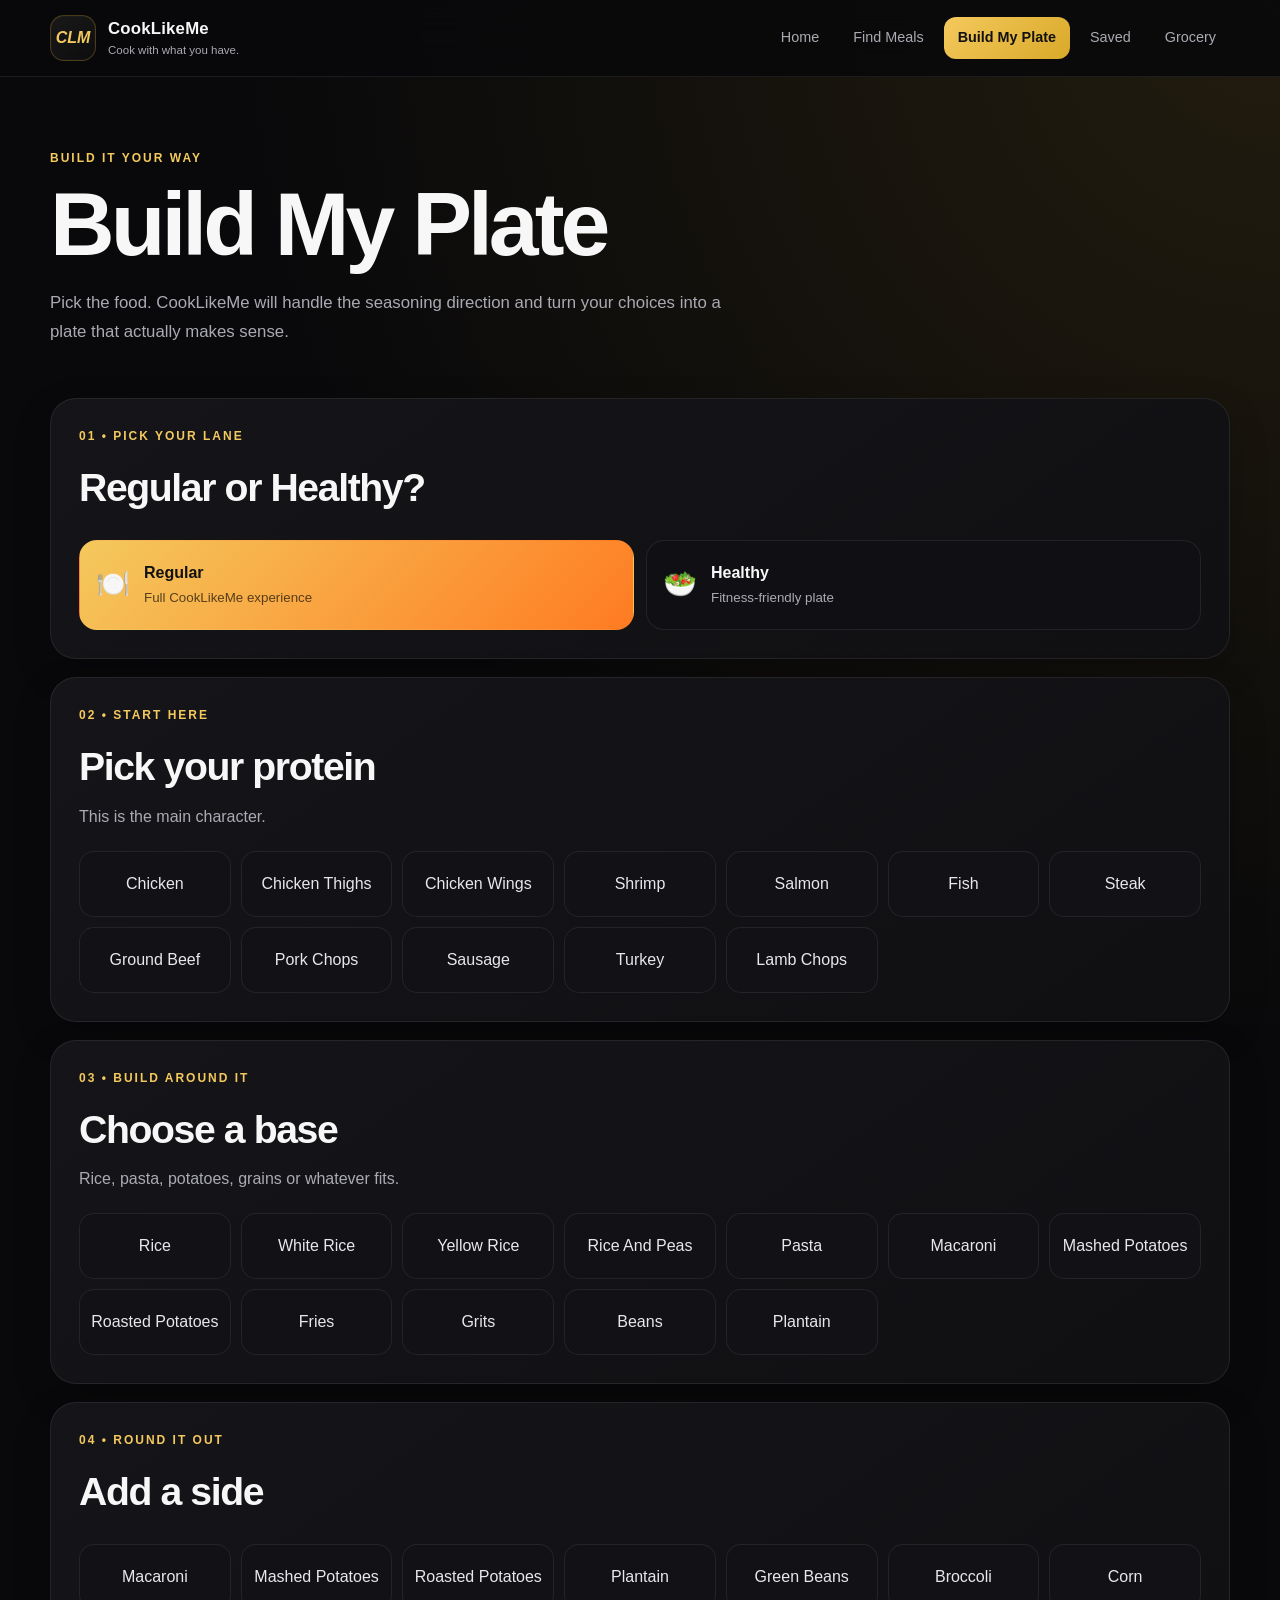
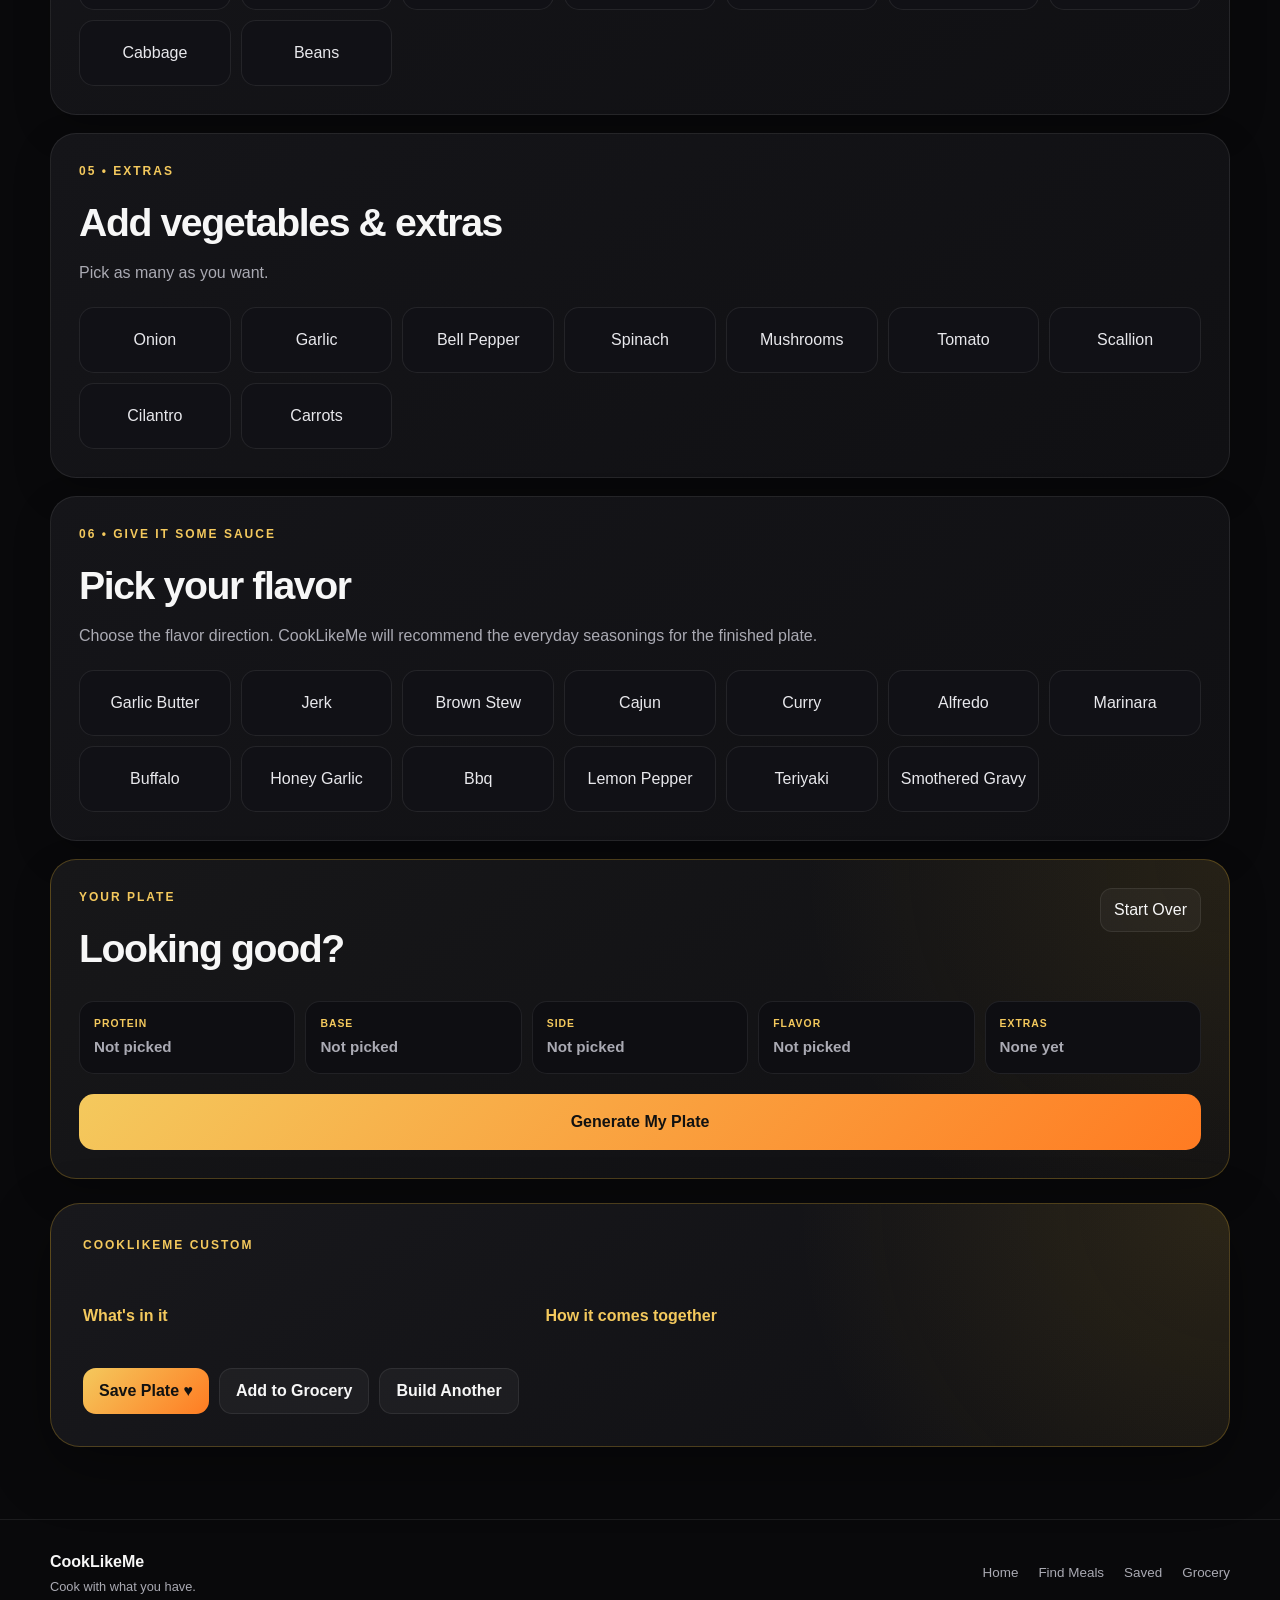
==== commit 86571a3c: "Wire meal photography into Build My Plate" ====
--- a/builder.html
+++ b/builder.html
@@ -10,188 +10,28 @@
   <link rel="icon" type="image/png" href="icon-192.png" />
   <link rel="stylesheet" href="style.css" />
   <link rel="stylesheet" href="builder.css" />
+  <link rel="stylesheet" href="recipe-images.css" />
 </head>
 <body>
-  <header class="topbar">
-    <div class="nav-shell">
-      <a class="brand" href="index.html">
-        <div class="brand-mark">CLM</div>
-        <div class="brand-text">
-          <strong>CookLikeMe</strong>
-          <span>Cook with what you have.</span>
-        </div>
-      </a>
-
-      <nav class="desktop-nav">
-        <a class="nav-link" href="index.html">Home</a>
-        <a class="nav-link" href="meals.html">Find Meals</a>
-        <a class="nav-link active" href="builder.html">Build My Plate</a>
-        <a class="nav-link" href="saved.html">Saved</a>
-        <a class="nav-link" href="grocery.html">Grocery</a>
-      </nav>
-    </div>
-  </header>
+  <header class="topbar"><div class="nav-shell"><a class="brand" href="index.html"><div class="brand-mark">CLM</div><div class="brand-text"><strong>CookLikeMe</strong><span>Cook with what you have.</span></div></a><nav class="desktop-nav"><a class="nav-link" href="index.html">Home</a><a class="nav-link" href="meals.html">Find Meals</a><a class="nav-link active" href="builder.html">Build My Plate</a><a class="nav-link" href="saved.html">Saved</a><a class="nav-link" href="grocery.html">Grocery</a></nav></div></header>
 
   <main>
-    <section class="builder-hero">
-      <div class="page-shell">
-        <p class="eyebrow">BUILD IT YOUR WAY</p>
-        <h1>Build My Plate</h1>
-        <p class="builder-intro">
-          Pick the food. CookLikeMe will handle the seasoning direction and turn your choices into a plate that actually makes sense.
-        </p>
-      </div>
-    </section>
-
-    <section class="builder-section">
-      <div class="page-shell">
-        <section class="builder-block">
-          <div class="builder-heading">
-            <div>
-              <p class="section-kicker">01 • PICK YOUR LANE</p>
-              <h2>Regular or Healthy?</h2>
-            </div>
-          </div>
-
-          <div id="builderModeTabs" class="builder-mode-tabs">
-            <button class="builder-mode-btn active" data-mode="regular">
-              <span>🍽️</span>
-              <div>
-                <strong>Regular</strong>
-                <small>Full CookLikeMe experience</small>
-              </div>
-            </button>
-
-            <button class="builder-mode-btn" data-mode="healthy">
-              <span>🥗</span>
-              <div>
-                <strong>Healthy</strong>
-                <small>Fitness-friendly plate</small>
-              </div>
-            </button>
-          </div>
-        </section>
-
-        <section class="builder-block">
-          <div class="builder-heading">
-            <div>
-              <p class="section-kicker">02 • START HERE</p>
-              <h2>Pick your protein</h2>
-              <p>This is the main character.</p>
-            </div>
-          </div>
-          <div id="proteinOptions" class="builder-options-grid"></div>
-        </section>
-
-        <section class="builder-block">
-          <div class="builder-heading">
-            <div>
-              <p class="section-kicker">03 • BUILD AROUND IT</p>
-              <h2>Choose a base</h2>
-              <p>Rice, pasta, potatoes, grains or whatever fits.</p>
-            </div>
-          </div>
-          <div id="baseOptions" class="builder-options-grid"></div>
-        </section>
-
-        <section class="builder-block">
-          <div class="builder-heading">
-            <div>
-              <p class="section-kicker">04 • ROUND IT OUT</p>
-              <h2>Add a side</h2>
-            </div>
-          </div>
-          <div id="sideOptions" class="builder-options-grid"></div>
-        </section>
-
-        <section class="builder-block">
-          <div class="builder-heading">
-            <div>
-              <p class="section-kicker">05 • EXTRAS</p>
-              <h2>Add vegetables & extras</h2>
-              <p>Pick as many as you want.</p>
-            </div>
-          </div>
-          <div id="extraOptions" class="builder-options-grid"></div>
-        </section>
-
-        <section class="builder-block">
-          <div class="builder-heading">
-            <div>
-              <p class="section-kicker">06 • GIVE IT SOME SAUCE</p>
-              <h2>Pick your flavor</h2>
-              <p>Choose the flavor direction. CookLikeMe will recommend the everyday seasonings for the finished plate.</p>
-            </div>
-          </div>
-          <div id="flavorOptions" class="builder-options-grid"></div>
-        </section>
-
-        <section class="builder-block builder-summary-block">
-          <div class="builder-heading">
-            <div>
-              <p class="section-kicker">YOUR PLATE</p>
-              <h2>Looking good?</h2>
-            </div>
-            <button id="resetBuilderBtn" class="builder-reset-btn">Start Over</button>
-          </div>
-
-          <div id="platePreview" class="plate-preview"></div>
-          <button id="generatePlateBtn" class="generate-plate-btn">Generate My Plate</button>
-        </section>
-
-        <section id="generatedSection" class="generated-section hidden">
-          <div class="generated-card">
-            <p class="section-kicker">COOKLIKEME CUSTOM</p>
-            <h2 id="generatedTitle"></h2>
-            <p id="generatedDescription" class="generated-description"></p>
-            <div id="generatedMeta" class="generated-meta"></div>
-
-            <div class="generated-columns">
-              <div>
-                <h3>What's in it</h3>
-                <ul id="generatedIngredients" class="generated-list"></ul>
-              </div>
-              <div>
-                <h3>How it comes together</h3>
-                <ol id="generatedInstructions" class="generated-list"></ol>
-              </div>
-            </div>
-
-            <div class="generated-actions">
-              <button id="savePlateBtn" class="generated-btn primary">Save Plate ♥</button>
-              <button id="addPlateToGroceryBtn" class="generated-btn">Add to Grocery</button>
-              <button id="buildAnotherBtn" class="generated-btn">Build Another</button>
-            </div>
-          </div>
-        </section>
-      </div>
-    </section>
-
-    <footer class="site-footer">
-      <div class="page-shell footer-inner">
-        <div>
-          <strong>CookLikeMe</strong>
-          <p>Cook with what you have.</p>
-        </div>
-        <div class="footer-links">
-          <a href="index.html">Home</a>
-          <a href="meals.html">Find Meals</a>
-          <a href="saved.html">Saved</a>
-          <a href="grocery.html">Grocery</a>
-        </div>
-      </div>
-    </footer>
+    <section class="builder-hero"><div class="page-shell"><p class="eyebrow">BUILD IT YOUR WAY</p><h1>Build My Plate</h1><p class="builder-intro">Pick the food. CookLikeMe will handle the seasoning direction and turn your choices into a plate that actually makes sense.</p></div></section>
+    <section class="builder-section"><div class="page-shell">
+      <section class="builder-block"><div class="builder-heading"><div><p class="section-kicker">01 • PICK YOUR LANE</p><h2>Regular or Healthy?</h2></div></div><div id="builderModeTabs" class="builder-mode-tabs"><button class="builder-mode-btn active" data-mode="regular"><span>🍽️</span><div><strong>Regular</strong><small>Full CookLikeMe experience</small></div></button><button class="builder-mode-btn" data-mode="healthy"><span>🥗</span><div><strong>Healthy</strong><small>Fitness-friendly plate</small></div></button></div></section>
+      <section class="builder-block"><div class="builder-heading"><div><p class="section-kicker">02 • START HERE</p><h2>Pick your protein</h2><p>This is the main character.</p></div></div><div id="proteinOptions" class="builder-options-grid"></div></section>
+      <section class="builder-block"><div class="builder-heading"><div><p class="section-kicker">03 • BUILD AROUND IT</p><h2>Choose a base</h2><p>Rice, pasta, potatoes, grains or whatever fits.</p></div></div><div id="baseOptions" class="builder-options-grid"></div></section>
+      <section class="builder-block"><div class="builder-heading"><div><p class="section-kicker">04 • ROUND IT OUT</p><h2>Add a side</h2></div></div><div id="sideOptions" class="builder-options-grid"></div></section>
+      <section class="builder-block"><div class="builder-heading"><div><p class="section-kicker">05 • EXTRAS</p><h2>Add vegetables & extras</h2><p>Pick as many as you want.</p></div></div><div id="extraOptions" class="builder-options-grid"></div></section>
+      <section class="builder-block"><div class="builder-heading"><div><p class="section-kicker">06 • GIVE IT SOME SAUCE</p><h2>Pick your flavor</h2><p>Choose the flavor direction. CookLikeMe will recommend the everyday seasonings for the finished plate.</p></div></div><div id="flavorOptions" class="builder-options-grid"></div></section>
+      <section class="builder-block builder-summary-block"><div class="builder-heading"><div><p class="section-kicker">YOUR PLATE</p><h2>Looking good?</h2></div><button id="resetBuilderBtn" class="builder-reset-btn">Start Over</button></div><div id="platePreview" class="plate-preview"></div><button id="generatePlateBtn" class="generate-plate-btn">Generate My Plate</button></section>
+      <section id="generatedSection" class="generated-section hidden"><div class="generated-card"><p class="section-kicker">COOKLIKEME CUSTOM</p><h2 id="generatedTitle"></h2><p id="generatedDescription" class="generated-description"></p><div id="generatedMeta" class="generated-meta"></div><div class="generated-columns"><div><h3>What's in it</h3><ul id="generatedIngredients" class="generated-list"></ul></div><div><h3>How it comes together</h3><ol id="generatedInstructions" class="generated-list"></ol></div></div><div class="generated-actions"><button id="savePlateBtn" class="generated-btn primary">Save Plate ♥</button><button id="addPlateToGroceryBtn" class="generated-btn">Add to Grocery</button><button id="buildAnotherBtn" class="generated-btn">Build Another</button></div></div></section>
+    </div></section>
+    <footer class="site-footer"><div class="page-shell footer-inner"><div><strong>CookLikeMe</strong><p>Cook with what you have.</p></div><div class="footer-links"><a href="index.html">Home</a><a href="meals.html">Find Meals</a><a href="saved.html">Saved</a><a href="grocery.html">Grocery</a></div></div></footer>
   </main>
-
-  <nav class="mobile-nav">
-    <a href="index.html" class="mobile-nav-link"><span>⌂</span><small>Home</small></a>
-    <a href="meals.html" class="mobile-nav-link"><span>⌕</span><small>Find</small></a>
-    <a href="builder.html" class="mobile-nav-link build-link active"><span>＋</span><small>Build</small></a>
-    <a href="saved.html" class="mobile-nav-link"><span>♥</span><small>Saved</small></a>
-    <a href="grocery.html" class="mobile-nav-link"><span>▣</span><small>Grocery</small></a>
-  </nav>
-
+  <nav class="mobile-nav"><a href="index.html" class="mobile-nav-link"><span>⌂</span><small>Home</small></a><a href="meals.html" class="mobile-nav-link"><span>⌕</span><small>Find</small></a><a href="builder.html" class="mobile-nav-link build-link active"><span>＋</span><small>Build</small></a><a href="saved.html" class="mobile-nav-link"><span>♥</span><small>Saved</small></a><a href="grocery.html" class="mobile-nav-link"><span>▣</span><small>Grocery</small></a></nav>
   <script src="data/ingredients.js"></script>
   <script src="builder.js"></script>
+  <script src="recipe-images.js"></script>
 </body>
 </html>
--- a/recipe-images.css
+++ b/recipe-images.css
@@ -0,0 +1 @@
+.recipe-photo-shell{position:relative;overflow:hidden;border:1px solid rgba(244,201,93,.18);background:radial-gradient(circle at 70% 20%,rgba(255,123,34,.18),transparent 38%),linear-gradient(145deg,#1a1713,#101014);isolation:isolate}.recipe-photo-shell img{position:absolute;inset:0;width:100%;height:100%;object-fit:cover;display:block;z-index:2;opacity:0;transition:opacity .25s ease,transform .35s ease}.recipe-photo-shell.has-photo img{opacity:1}.recipe-photo-shell.has-photo .recipe-photo-fallback{opacity:0}.recipe-photo-fallback{position:absolute;inset:0;display:grid;place-items:center;text-align:center;align-content:center;gap:8px;color:#f4c95d;z-index:1;transition:opacity .2s ease}.recipe-photo-fallback span{font-size:2.2rem;filter:drop-shadow(0 8px 20px rgba(0,0,0,.3))}.recipe-photo-fallback small{font-size:.68rem;font-weight:900;letter-spacing:2px;text-transform:uppercase;color:#c6a74d}.recipe-card-photo{height:180px;margin:-1px -1px 18px;border-radius:22px 22px 14px 14px}.recipe-card:hover .recipe-card-photo img{transform:scale(1.035)}.best-recipe-photo{height:300px;margin:-1px -1px 24px;border-radius:24px 24px 16px 16px}.recipe-modal-photo{width:calc(100% + 48px);height:330px;margin:-24px -24px 28px;border-radius:22px 22px 12px 12px}.saved-recipe-photo{height:170px;margin:-1px -1px 18px;border-radius:20px 20px 12px 12px}.builder-recipe-photo{height:300px;margin:6px 0 24px;border-radius:18px}.cook-recipe-photo{height:360px;margin:0 0 28px;border-radius:26px;box-shadow:0 24px 60px rgba(0,0,0,.32)}@media(max-width:800px){.recipe-card-photo,.saved-recipe-photo{height:155px}.best-recipe-photo{height:220px}.recipe-modal-photo{height:230px}.builder-recipe-photo{height:220px}.cook-recipe-photo{height:230px;border-radius:20px}}
